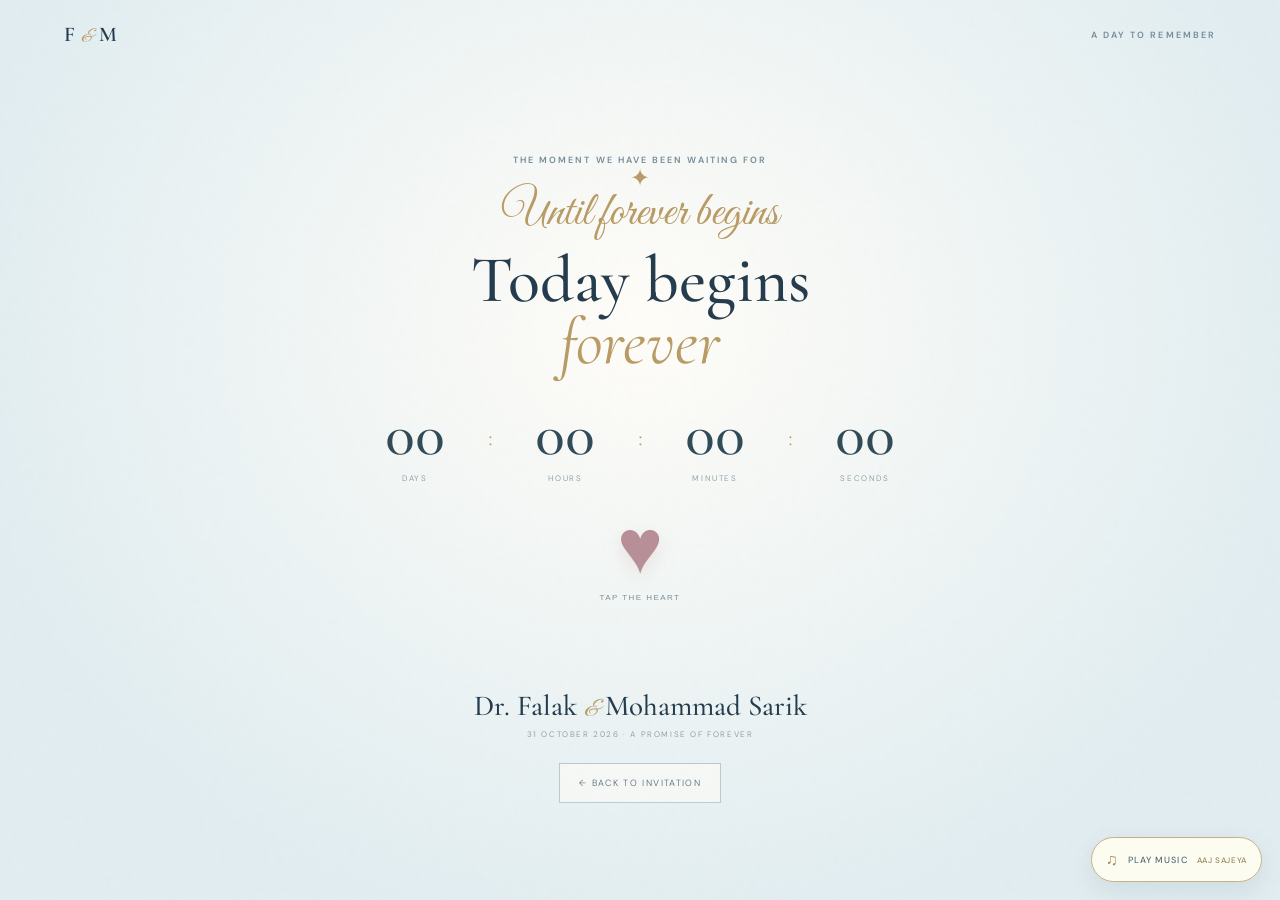
==== countdown.html @ 62b172f4 "Add files via upload" ====
<!doctype html>
<html lang="en">
<head><meta charset="utf-8"><meta name="viewport" content="width=device-width, initial-scale=1"><meta name="theme-color" content="#e8f0f4"><title>Until Forever | Falak & Mohammad Sarik</title>
<link rel="preconnect" href="https://fonts.googleapis.com"><link rel="preconnect" href="https://fonts.gstatic.com" crossorigin><link href="https://fonts.googleapis.com/css2?family=Cormorant+Garamond:wght@400;500;600;700&family=DM+Sans:wght@300;400;500;600&family=Great+Vibes&display=swap" rel="stylesheet"><link rel="stylesheet" href="style.css"></head>
<body class="countdown-page">
<header class="topbar"><a class="brand-mark" href="index.html">F <i>&</i> M</a><span class="topbar-label">A DAY TO REMEMBER</span></header>
<main class="count-layout">
  <div class="moon-ornament">✦</div>
  <p class="eyebrow">THE MOMENT WE HAVE BEEN WAITING FOR</p>
  <p class="script">Until forever begins</p>
  <h1>Counting down to<br><em>our Nikah</em></h1>
  <div class="countdown" aria-live="polite"><div><strong id="days">00</strong><span>DAYS</span></div><b>:</b><div><strong id="hours">00</strong><span>HOURS</span></div><b>:</b><div><strong id="minutes">00</strong><span>MINUTES</span></div><b>:</b><div><strong id="seconds">00</strong><span>SECONDS</span></div></div>
  <button class="heart-button" id="heartButton" aria-label="Reveal a special message"><span class="heart">♥</span><span class="heart-hint">TAP THE HEART</span></button>
  <p class="heart-message" id="heartMessage">May Allah bless our union with endless happiness, barakah and love.</p>
  <div class="signature">Dr. Falak <i>&</i> Mohammad Sarik</div><p class="final-date">31 OCTOBER 2026 · A PROMISE OF FOREVER</p>
  <a class="next-page" href="invitation.html">← BACK TO INVITATION</a>
</main>
<script src="script.js"></script>

<audio id="weddingMusic" preload="none" loop>
  <source src="aaj-sajeya.mp3" type="audio/mpeg">
</audio>
<button class="music-control" id="musicControl" type="button" aria-label="Play wedding music">
  <span class="music-icon">♫</span><span id="musicLabel">PLAY MUSIC</span><span class="music-status" id="musicStatus">AAJ SAJEYA</span>
</button>
<script>
(() => {
  const audio = document.getElementById('weddingMusic');
  const button = document.getElementById('musicControl');
  const label = document.getElementById('musicLabel');
  const status = document.getElementById('musicStatus');
  if (!audio || !button) return;
  // Try autoplay when each page opens. Many browsers require the guest to tap Play Music.
  audio.volume = 0.55;
  audio.play().then(() => {
    button.classList.add('playing');
    label.textContent = 'PAUSE MUSIC';
    button.setAttribute('aria-label', 'Pause wedding music');
  }).catch(() => {
    label.textContent = 'PLAY MUSIC';
    status.textContent = 'AAJ SAJEYA';
  });
  button.addEventListener('click', async () => {
    if (audio.paused) {
      try {
        await audio.play();
        button.classList.add('playing');
        label.textContent = 'PAUSE MUSIC';
        status.textContent = 'NOW PLAYING';
        button.setAttribute('aria-label', 'Pause wedding music');
      } catch (e) {
        label.textContent = 'ADD MP3 FILE';
        status.textContent = 'CHECK FILE';
      }
    } else {
      audio.pause();
      button.classList.remove('playing');
      label.textContent = 'PLAY MUSIC';
      status.textContent = 'AAJ SAJEYA';
      button.setAttribute('aria-label', 'Play wedding music');
    }
  });
})();
</script>

</body></html>
---- style.css ----
:root{--ink:#233b4c;--muted:#748a97;--blue:#dce9ef;--blue2:#b9d0dc;--paper:#fbf8f0;--gold:#b99b65;--serif:"Cormorant Garamond",Georgia,serif;--sans:"DM Sans",Arial,sans-serif;--script:"Great Vibes",cursive}
*{box-sizing:border-box}html{min-height:100%;background:var(--paper)}body{margin:0;min-height:100vh;color:var(--ink);font-family:var(--sans);font-weight:300;overflow-x:hidden}
body:before{content:"";position:fixed;inset:0;pointer-events:none;z-index:5;opacity:.15;background-image:url("data:image/svg+xml,%3Csvg viewBox='0 0 180 180' xmlns='http://www.w3.org/2000/svg'%3E%3Cfilter id='n'%3E%3CfeTurbulence type='fractalNoise' baseFrequency='.7' numOctaves='3' stitchTiles='stitch'/%3E%3C/filter%3E%3Crect width='100%25' height='100%25' filter='url(%23n)' opacity='.15'/%3E%3C/svg%3E")}
a{color:inherit}.topbar{position:absolute;z-index:6;top:0;left:0;width:100%;display:flex;align-items:center;justify-content:space-between;padding:22px clamp(20px,5vw,70px)}.brand-mark{font:600 21px var(--serif);letter-spacing:.03em;text-decoration:none}.brand-mark i{font:italic 18px var(--script);color:var(--gold)}.topbar-label,.eyebrow{font-size:9px;letter-spacing:.23em;font-weight:600;color:#758b97}.eyebrow{line-height:1.8;margin:0 0 17px}
.opening-page{background:radial-gradient(ellipse at 50% 40%,#fffdf8 0,#f6f4ed 42%,#dce9ef 100%);display:flex;justify-content:center;align-items:center;text-align:center;position:relative;padding:100px 20px 45px;min-height:100svh}.glow{position:absolute;border:1px solid #b99b653b;border-radius:50%;width:min(82vw,680px);aspect-ratio:1;top:48%;left:50%;transform:translate(-50%,-50%)}.glow-b{width:min(72vw,590px);border-color:#9bbbc94d}
.opening-layout{position:relative;z-index:1;width:min(100%,680px);display:flex;flex-direction:column;align-items:center}.opening-layout h1{font:500 clamp(44px,8vw,78px)/.92 var(--serif);letter-spacing:-.035em;margin:0;color:#2b4352}.opening-layout h1 em,.count-layout h1 em{font-weight:400;color:var(--gold)}.subcopy{font:italic 17px var(--serif);color:var(--muted);margin:20px 0 26px}
.envelope-wrap{perspective:1000px}.envelope{width:min(76vw,350px);height:220px;position:relative;border:0;background:transparent;cursor:pointer;filter:drop-shadow(0 22px 18px #526d7b26);transition:transform .35s}.envelope:hover{transform:translateY(-4px)}.envelope-back{position:absolute;inset:0;background:#c8dce5;border:1px solid #adc6d2;border-radius:3px}
.letter{position:absolute;left:7%;right:7%;top:7%;height:86%;background:#fffdf7;display:flex;flex-direction:column;align-items:center;justify-content:center;box-shadow:0 2px 10px #718b961a;transition:transform .85s cubic-bezier(.2,.8,.2,1);padding:10px}.letter-kicker{font-size:8px;letter-spacing:.22em;color:#899ba2}.letter-names{font:500 29px/1.02 var(--serif);margin:11px 0;color:#314b5b}.letter-names i{font:italic 22px var(--script);color:var(--gold)}.letter-date{font-size:8px;letter-spacing:.2em;color:#82949b}
.flap{position:absolute;inset:0;background:#c0d6e0;clip-path:polygon(0 0,100% 0,50% 58%);transform-origin:top;transition:transform .7s;z-index:4;border-top:1px solid #a9c3cf}.envelope-front{position:absolute;inset:0;background:linear-gradient(145deg,#dbe8ed,#bdd4df);clip-path:polygon(0 0,50% 58%,100% 0,100% 100%,0 100%);z-index:3}.wax{position:absolute;z-index:5;top:58%;left:50%;transform:translate(-50%,-50%);width:50px;height:50px;border-radius:50%;display:flex;align-items:center;justify-content:center;gap:2px;background:radial-gradient(circle at 35% 28%,#cdb57f,#927343);color:#fff8e9;font:600 13px var(--serif);border:1px solid #e3ce9c;box-shadow:0 3px 8px #52697545;transition:opacity .2s}.wax span{font:italic 13px var(--script)}.envelope.opened .flap{transform:rotateX(180deg);z-index:1}.envelope.opened .letter{transform:translateY(-90px);z-index:5}.envelope.opened .wax{opacity:0}
.tap-open{display:flex;align-items:center;gap:12px;background:none;border:0;margin-top:22px;color:#6d8591;font-size:9px;letter-spacing:.2em;cursor:pointer}.tap-open span{width:23px;height:1px;background:#b9c9cf}.small-blessing{font-size:8px;letter-spacing:.19em;color:#91a0a5;margin-top:38px}
.invite-page{background:linear-gradient(135deg,#e0ebf0,#fbf8f0 52%,#e1edf1);min-height:100svh;padding:80px 18px 36px;display:flex;justify-content:center}.invite-layout{position:relative;width:min(100%,760px);display:flex;align-items:center;flex-direction:column}.invite-card{position:relative;text-align:center;width:100%;padding:35px clamp(20px,5vw,58px) 28px;background:#fffdf8d9;border:1px solid white;box-shadow:0 20px 80px #627e8c13;outline:1px solid #d9c8a5;outline-offset:-9px;animation:rise .8s ease both}.invite-card:before{content:"";position:absolute;inset:15px;border:1px solid #d8e2e4;pointer-events:none}.ornament{position:relative;color:var(--gold);font-size:18px;letter-spacing:.15em;margin-bottom:18px}.invite-intro,.verse,.blessing{font:italic 16px/1.5 var(--serif);color:#6e838e;max-width:400px;margin:0 auto}.script{font:400 43px/1.2 var(--script);color:var(--gold);margin:8px 0 5px}.event-label,.venue-kicker{font-size:8px;letter-spacing:.23em;color:#8799a1;margin:13px 0 7px}.invite-card h1{font:500 clamp(39px,7vw,58px)/.9 var(--serif);letter-spacing:-.03em;margin:0;color:#2c4555}.ampersand{font:italic 29px var(--script);color:var(--gold);margin:6px 0}.gold-rule{width:145px;margin:22px auto 17px;border-top:1px solid #d5c5a4;position:relative}.gold-rule span{position:absolute;top:-10px;left:calc(50% - 8px);background:#fffdf8;padding:0 6px;color:var(--gold)}.date-panel{display:flex;align-items:center;justify-content:center;gap:18px;margin:23px auto 22px}.day{font:500 65px/.85 var(--serif);color:#a88c59}.month-year{display:flex;flex-direction:column;gap:3px;border-left:1px solid #d5c5a4;border-right:1px solid #d5c5a4;padding:0 20px}.month-year span{font-size:8px;letter-spacing:.18em;color:#82949b}.month-year strong{font:500 20px var(--serif);letter-spacing:.1em}.event-type{font-size:9px;letter-spacing:.2em;color:#8799a1}.invite-card h2{font:500 29px var(--serif);margin:0 0 8px}.map-link{font-size:9px;letter-spacing:.17em;color:#927748;text-decoration:none;border-bottom:1px solid #cbb98f;padding-bottom:3px}.blessing{margin-top:21px}.bottom-ornament{margin:21px 0 17px}.next-page{position:relative;z-index:2;display:inline-flex;align-items:center;gap:16px;text-decoration:none;border:1px solid #b9cbd2;padding:13px 19px;font-size:9px;letter-spacing:.15em;color:#4e6876;background:#fffdf89c;transition:background .25s,transform .25s}.next-page:hover{background:#e7f0f3;transform:translateY(-2px)}.back-link{margin-top:19px;font-size:9px;letter-spacing:.16em;color:#7a8e98;text-decoration:none}.botanical{position:absolute;top:35%;font:45px/1.7 var(--serif);color:#a8c0c9;opacity:.65}.botanical-left{left:-5%;transform:rotate(-25deg)}.botanical-right{right:-5%;transform:rotate(25deg)}
.countdown-page{background:radial-gradient(ellipse at 50% 36%,#fffdf8,#e1edf1 76%);min-height:100svh}.count-layout{min-height:100svh;padding:110px 20px 55px;display:flex;flex-direction:column;align-items:center;justify-content:center;text-align:center;position:relative}.moon-ornament{position:absolute;top:18%;font-size:24px;color:var(--gold);animation:twinkle 3s ease-in-out infinite}.count-layout>.script{font-size:48px;margin:0 0 6px}.count-layout h1{font:500 clamp(40px,7vw,66px)/.94 var(--serif);margin:0 0 32px}.countdown{display:flex;align-items:center;justify-content:center;gap:clamp(7px,2.8vw,25px);margin:0 auto 24px}.countdown div{display:flex;flex-direction:column;gap:7px;min-width:clamp(48px,10vw,95px)}.countdown strong{font:500 clamp(35px,7vw,61px)/1 var(--serif);font-variant-numeric:tabular-nums;color:#304a59}.countdown span{font-size:8px;letter-spacing:.2em;color:#81959e}.countdown b{font:300 25px var(--serif);font-weight:300;color:var(--gold);transform:translateY(-7px)}.heart-button{border:0;background:transparent;display:flex;flex-direction:column;align-items:center;cursor:pointer;margin:0 auto 6px;position:relative}.heart{font-size:77px;line-height:1;color:#b88f97;filter:drop-shadow(0 7px 9px #b88f972e);animation:pulse 1.8s infinite;transition:transform .3s,color .3s}.heart-button:hover .heart,.heart-button.revealed .heart{transform:scale(1.13);color:#a87481}.heart-hint{font-size:8px;letter-spacing:.18em;color:#7d919a;margin-top:8px}.heart-message{font:italic 18px var(--serif);color:#6e838e;max-width:380px;line-height:1.5;min-height:28px;opacity:0;transform:translateY(8px);transition:.4s;margin:0}.heart-message.visible{opacity:1;transform:translateY(0)}.signature{font:500 29px var(--serif);margin:25px 0 5px}.signature i{font:italic 23px var(--script);color:var(--gold)}.final-date{font-size:8px;letter-spacing:.2em;color:#82949b;margin:0 0 24px}
@keyframes rise{from{opacity:0;transform:translateY(16px)}to{opacity:1;transform:translateY(0)}}@keyframes pulse{0%,100%{transform:scale(1)}50%{transform:scale(1.08)}}@keyframes twinkle{0%,100%{opacity:.45;transform:scale(.95)}50%{opacity:1;transform:scale(1.1)}}
@media(max-width:600px){.topbar{padding:17px 18px}.topbar-label{font-size:7px;letter-spacing:.16em}.opening-layout h1{font-size:51px}.envelope{height:195px;width:min(82vw,320px)}.invite-page{padding:72px 10px 25px}.invite-card{padding:29px 17px 23px}.invite-card:before{inset:13px}.invite-intro,.verse,.blessing{font-size:15px}.invite-card h1{font-size:43px}.script{font-size:39px}.date-panel{gap:11px}.day{font-size:58px}.month-year{padding:0 13px}.month-year strong{font-size:18px}.botanical{font-size:30px;top:38%}.botanical-left{left:-2%}.botanical-right{right:-2%}.count-layout{padding-top:100px}.count-layout>.script{font-size:40px}.count-layout h1{font-size:45px}.countdown{gap:5px}.countdown div{min-width:48px}.countdown span{font-size:6px;letter-spacing:.13em}.countdown b{font-size:19px}.heart-message{font-size:16px}}
@media(prefers-reduced-motion:reduce){*,*:before,*:after{animation-duration:.01ms!important;animation-iteration-count:1!important;transition-duration:.01ms!important}}


.music-control{position:fixed;right:18px;bottom:18px;z-index:20;display:flex;align-items:center;gap:9px;padding:11px 14px;border:1px solid #c6b184;border-radius:999px;background:#fffdf0eF;color:#536d79;box-shadow:0 8px 25px #3c56651c;font:500 9px var(--sans);letter-spacing:.12em;cursor:pointer;backdrop-filter:blur(10px);transition:transform .2s,background .2s}
.music-control:hover{transform:translateY(-2px);background:#fff}.music-control .music-icon{font-size:16px;color:#a68a57}.music-control.playing .music-icon{animation:musicSpin 3s linear infinite}.music-status{font-size:8px;color:#9a865f;letter-spacing:.08em}
@keyframes musicSpin{to{transform:rotate(360deg)}}
@media(max-width:600px){.music-control{right:12px;bottom:12px;padding:10px 12px}.music-status{display:none}}
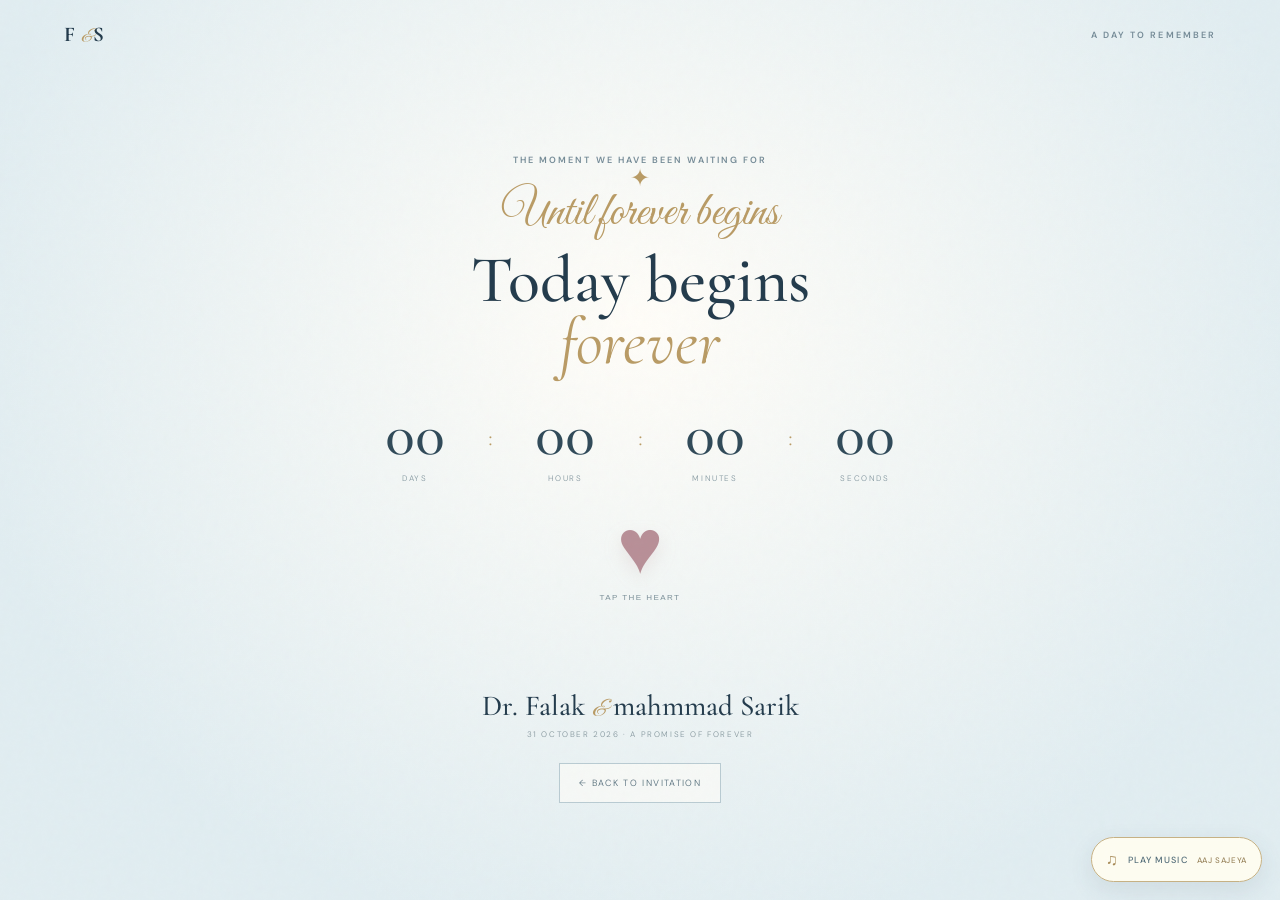
==== commit b2d3569b: "Update countdown.html" ====
--- a/countdown.html
+++ b/countdown.html
@@ -1,18 +1,18 @@
 <!doctype html>
 <html lang="en">
-<head><meta charset="utf-8"><meta name="viewport" content="width=device-width, initial-scale=1"><meta name="theme-color" content="#e8f0f4"><title>Until Forever | Falak & Mohammad Sarik</title>
+<head><meta charset="utf-8"><meta name="viewport" content="width=device-width, initial-scale=1"><meta name="theme-color" content="#e8f0f4"><title>Until Forever | Falak & mahmmad Sarik</title>
 <link rel="preconnect" href="https://fonts.googleapis.com"><link rel="preconnect" href="https://fonts.gstatic.com" crossorigin><link href="https://fonts.googleapis.com/css2?family=Cormorant+Garamond:wght@400;500;600;700&family=DM+Sans:wght@300;400;500;600&family=Great+Vibes&display=swap" rel="stylesheet"><link rel="stylesheet" href="style.css"></head>
 <body class="countdown-page">
-<header class="topbar"><a class="brand-mark" href="index.html">F <i>&</i> M</a><span class="topbar-label">A DAY TO REMEMBER</span></header>
+<header class="topbar"><a class="brand-mark" href="index.html"><b>F</b> <i>&</i><b>S</b></a><span class="topbar-label">A DAY TO REMEMBER</span></header>
 <main class="count-layout">
   <div class="moon-ornament">✦</div>
   <p class="eyebrow">THE MOMENT WE HAVE BEEN WAITING FOR</p>
   <p class="script">Until forever begins</p>
-  <h1>Counting down to<br><em>our Nikah</em></h1>
+  <h1>Counting down to<br><em>Rukhsati</em></h1>
   <div class="countdown" aria-live="polite"><div><strong id="days">00</strong><span>DAYS</span></div><b>:</b><div><strong id="hours">00</strong><span>HOURS</span></div><b>:</b><div><strong id="minutes">00</strong><span>MINUTES</span></div><b>:</b><div><strong id="seconds">00</strong><span>SECONDS</span></div></div>
   <button class="heart-button" id="heartButton" aria-label="Reveal a special message"><span class="heart">♥</span><span class="heart-hint">TAP THE HEART</span></button>
   <p class="heart-message" id="heartMessage">May Allah bless our union with endless happiness, barakah and love.</p>
-  <div class="signature">Dr. Falak <i>&</i> Mohammad Sarik</div><p class="final-date">31 OCTOBER 2026 · A PROMISE OF FOREVER</p>
+  <div class="signature">Dr. Falak <i>&</i> mahmmad Sarik</div><p class="final-date">31 OCTOBER 2026 · A PROMISE OF FOREVER</p>
   <a class="next-page" href="invitation.html">← BACK TO INVITATION</a>
 </main>
 <script src="script.js"></script>
@@ -63,4 +63,4 @@
 })();
 </script>
 
-</body></html>+</body></html>
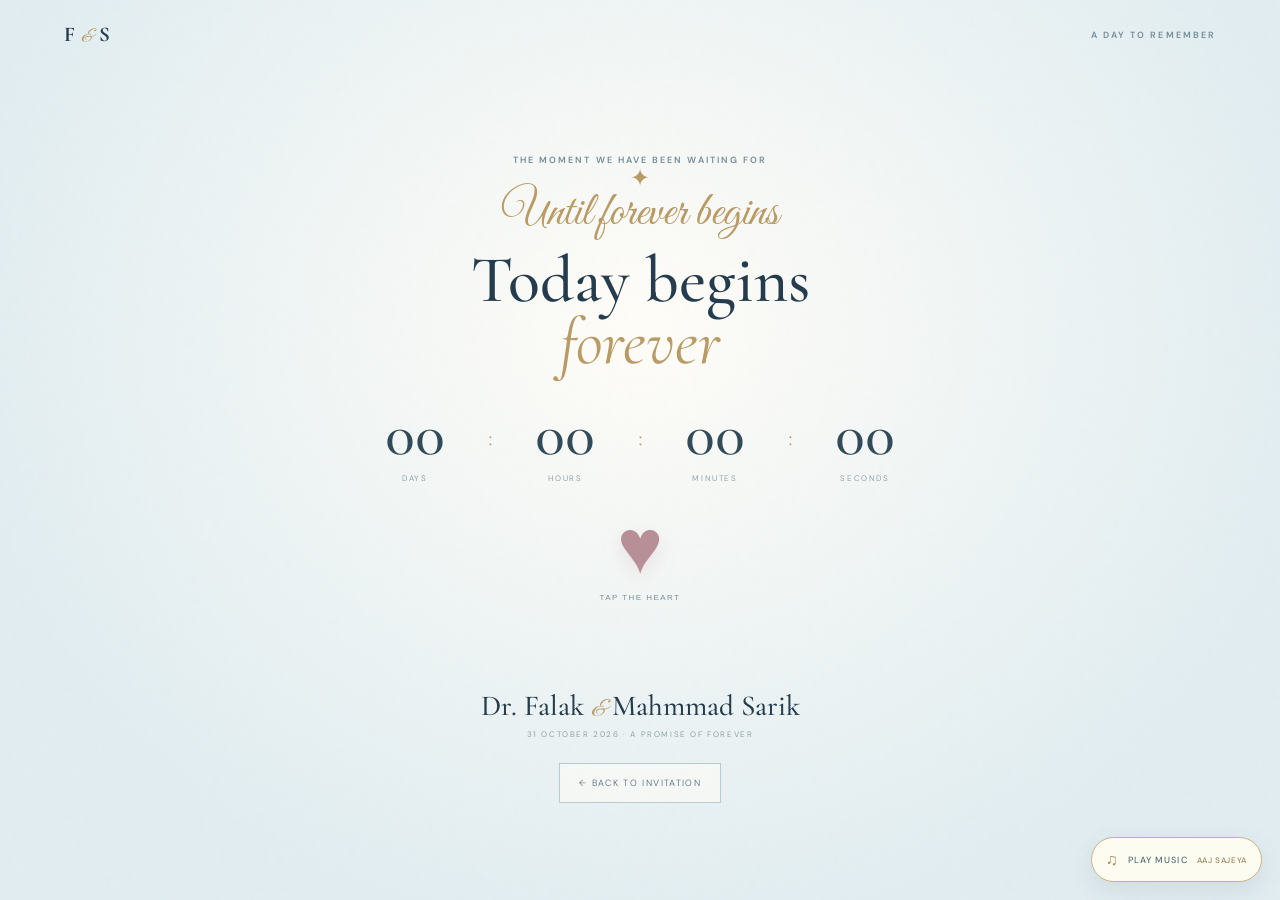
==== commit 1c04de3e: "Update countdown.html" ====
--- a/countdown.html
+++ b/countdown.html
@@ -3,7 +3,7 @@
 <head><meta charset="utf-8"><meta name="viewport" content="width=device-width, initial-scale=1"><meta name="theme-color" content="#e8f0f4"><title>Until Forever | Falak & mahmmad Sarik</title>
 <link rel="preconnect" href="https://fonts.googleapis.com"><link rel="preconnect" href="https://fonts.gstatic.com" crossorigin><link href="https://fonts.googleapis.com/css2?family=Cormorant+Garamond:wght@400;500;600;700&family=DM+Sans:wght@300;400;500;600&family=Great+Vibes&display=swap" rel="stylesheet"><link rel="stylesheet" href="style.css"></head>
 <body class="countdown-page">
-<header class="topbar"><a class="brand-mark" href="index.html"><b>F</b> <i>&</i><b>S</b></a><span class="topbar-label">A DAY TO REMEMBER</span></header>
+<header class="topbar"><a class="brand-mark" href="index.html"><b>F</b> <i>&</i><b> S</b></a><span class="topbar-label">A DAY TO REMEMBER</span></header>
 <main class="count-layout">
   <div class="moon-ornament">✦</div>
   <p class="eyebrow">THE MOMENT WE HAVE BEEN WAITING FOR</p>
@@ -12,7 +12,7 @@
   <div class="countdown" aria-live="polite"><div><strong id="days">00</strong><span>DAYS</span></div><b>:</b><div><strong id="hours">00</strong><span>HOURS</span></div><b>:</b><div><strong id="minutes">00</strong><span>MINUTES</span></div><b>:</b><div><strong id="seconds">00</strong><span>SECONDS</span></div></div>
   <button class="heart-button" id="heartButton" aria-label="Reveal a special message"><span class="heart">♥</span><span class="heart-hint">TAP THE HEART</span></button>
   <p class="heart-message" id="heartMessage">May Allah bless our union with endless happiness, barakah and love.</p>
-  <div class="signature">Dr. Falak <i>&</i> mahmmad Sarik</div><p class="final-date">31 OCTOBER 2026 · A PROMISE OF FOREVER</p>
+  <div class="signature">Dr. Falak <i>&</i>  Mahmmad Sarik</div><p class="final-date">31 OCTOBER 2026 · A PROMISE OF FOREVER</p>
   <a class="next-page" href="invitation.html">← BACK TO INVITATION</a>
 </main>
 <script src="script.js"></script>
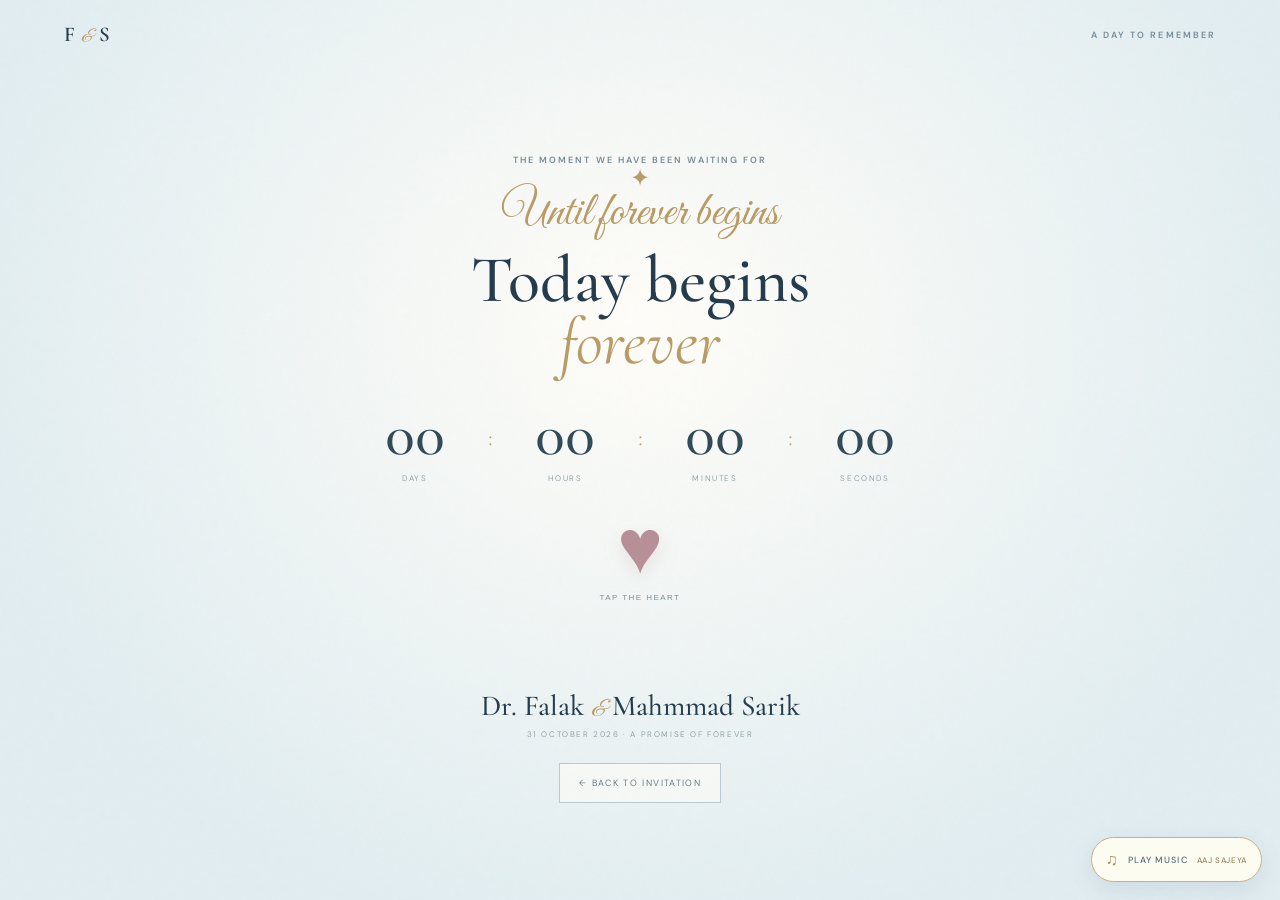
==== commit 9c9b843a: "Update brand mark in countdown header" ====
--- a/countdown.html
+++ b/countdown.html
@@ -3,7 +3,7 @@
 <head><meta charset="utf-8"><meta name="viewport" content="width=device-width, initial-scale=1"><meta name="theme-color" content="#e8f0f4"><title>Until Forever | Falak & mahmmad Sarik</title>
 <link rel="preconnect" href="https://fonts.googleapis.com"><link rel="preconnect" href="https://fonts.gstatic.com" crossorigin><link href="https://fonts.googleapis.com/css2?family=Cormorant+Garamond:wght@400;500;600;700&family=DM+Sans:wght@300;400;500;600&family=Great+Vibes&display=swap" rel="stylesheet"><link rel="stylesheet" href="style.css"></head>
 <body class="countdown-page">
-<header class="topbar"><a class="brand-mark" href="index.html"><b>F</b> <i>&</i><b> S</b></a><span class="topbar-label">A DAY TO REMEMBER</span></header>
+<header class="topbar"><a class="brand-mark" href="index.html">F <i>&</i> S</a><span class="topbar-label">A DAY TO REMEMBER</span></header>
 <main class="count-layout">
   <div class="moon-ornament">✦</div>
   <p class="eyebrow">THE MOMENT WE HAVE BEEN WAITING FOR</p>
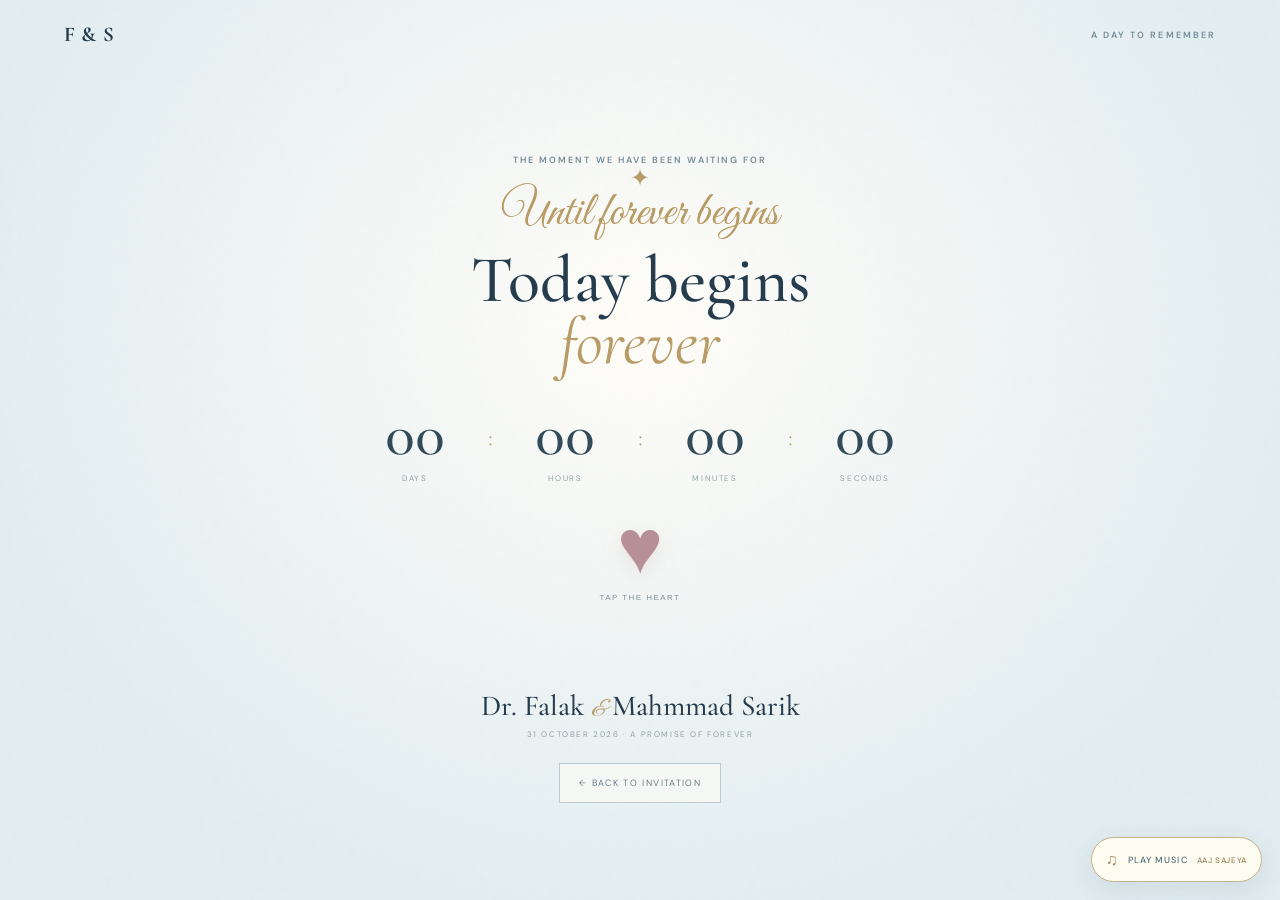
==== commit 13786ebd: "Update countdown.html" ====
--- a/countdown.html
+++ b/countdown.html
@@ -3,7 +3,7 @@
 <head><meta charset="utf-8"><meta name="viewport" content="width=device-width, initial-scale=1"><meta name="theme-color" content="#e8f0f4"><title>Until Forever | Falak & mahmmad Sarik</title>
 <link rel="preconnect" href="https://fonts.googleapis.com"><link rel="preconnect" href="https://fonts.gstatic.com" crossorigin><link href="https://fonts.googleapis.com/css2?family=Cormorant+Garamond:wght@400;500;600;700&family=DM+Sans:wght@300;400;500;600&family=Great+Vibes&display=swap" rel="stylesheet"><link rel="stylesheet" href="style.css"></head>
 <body class="countdown-page">
-<header class="topbar"><a class="brand-mark" href="index.html">F <i>&</i> S</a><span class="topbar-label">A DAY TO REMEMBER</span></header>
+<header class="topbar"><a class="brand-mark" href="index.html"><b>F & S</b></a><span class="topbar-label">A DAY TO REMEMBER</span></header>
 <main class="count-layout">
   <div class="moon-ornament">✦</div>
   <p class="eyebrow">THE MOMENT WE HAVE BEEN WAITING FOR</p>
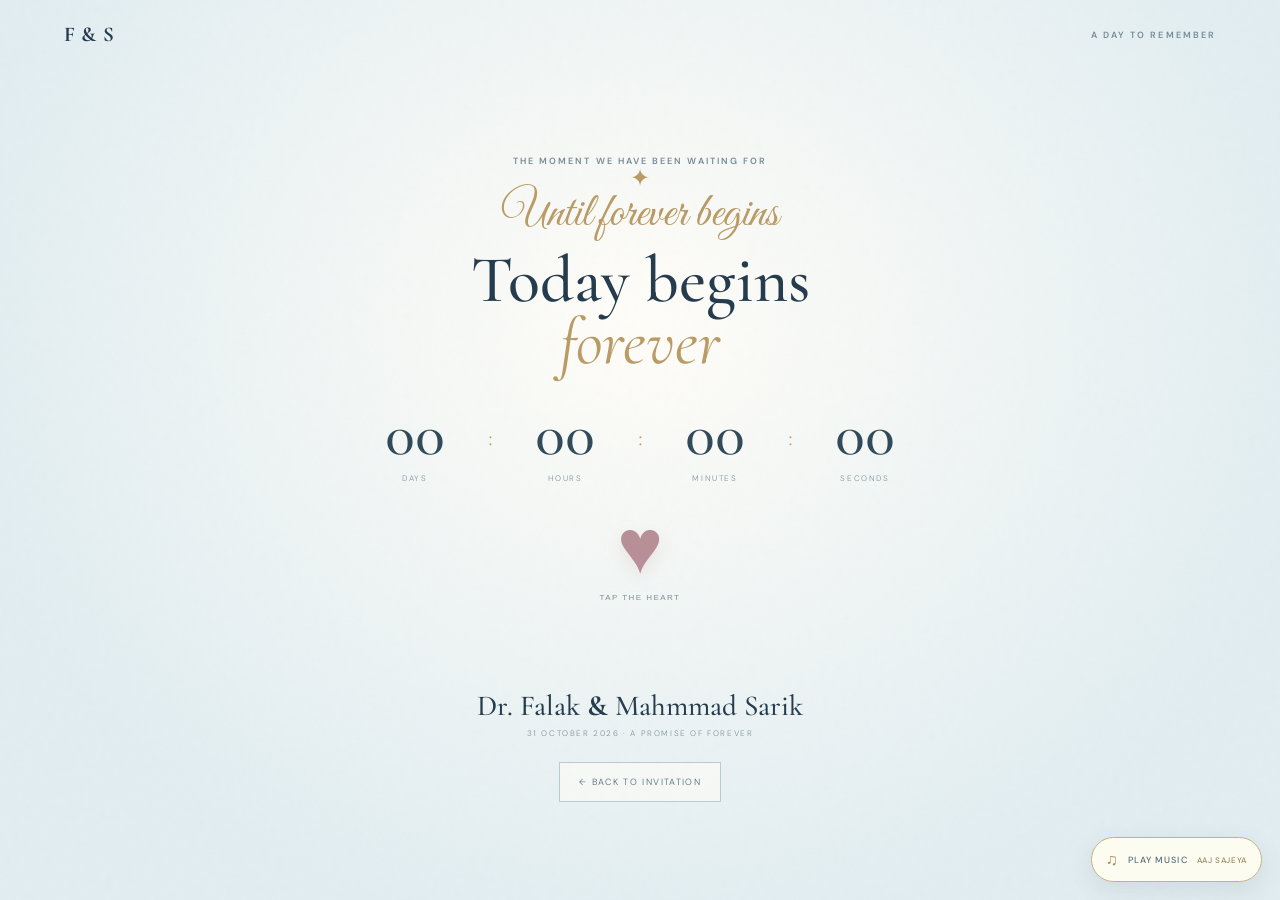
==== commit 2b0a781d: "Update countdown.html" ====
--- a/countdown.html
+++ b/countdown.html
@@ -12,7 +12,7 @@
   <div class="countdown" aria-live="polite"><div><strong id="days">00</strong><span>DAYS</span></div><b>:</b><div><strong id="hours">00</strong><span>HOURS</span></div><b>:</b><div><strong id="minutes">00</strong><span>MINUTES</span></div><b>:</b><div><strong id="seconds">00</strong><span>SECONDS</span></div></div>
   <button class="heart-button" id="heartButton" aria-label="Reveal a special message"><span class="heart">♥</span><span class="heart-hint">TAP THE HEART</span></button>
   <p class="heart-message" id="heartMessage">May Allah bless our union with endless happiness, barakah and love.</p>
-  <div class="signature">Dr. Falak <i>&</i>  Mahmmad Sarik</div><p class="final-date">31 OCTOBER 2026 · A PROMISE OF FOREVER</p>
+  <div class="signature">Dr. Falak <b>&</b>  Mahmmad Sarik</div><p class="final-date">31 OCTOBER 2026 · A PROMISE OF FOREVER</p>
   <a class="next-page" href="invitation.html">← BACK TO INVITATION</a>
 </main>
 <script src="script.js"></script>
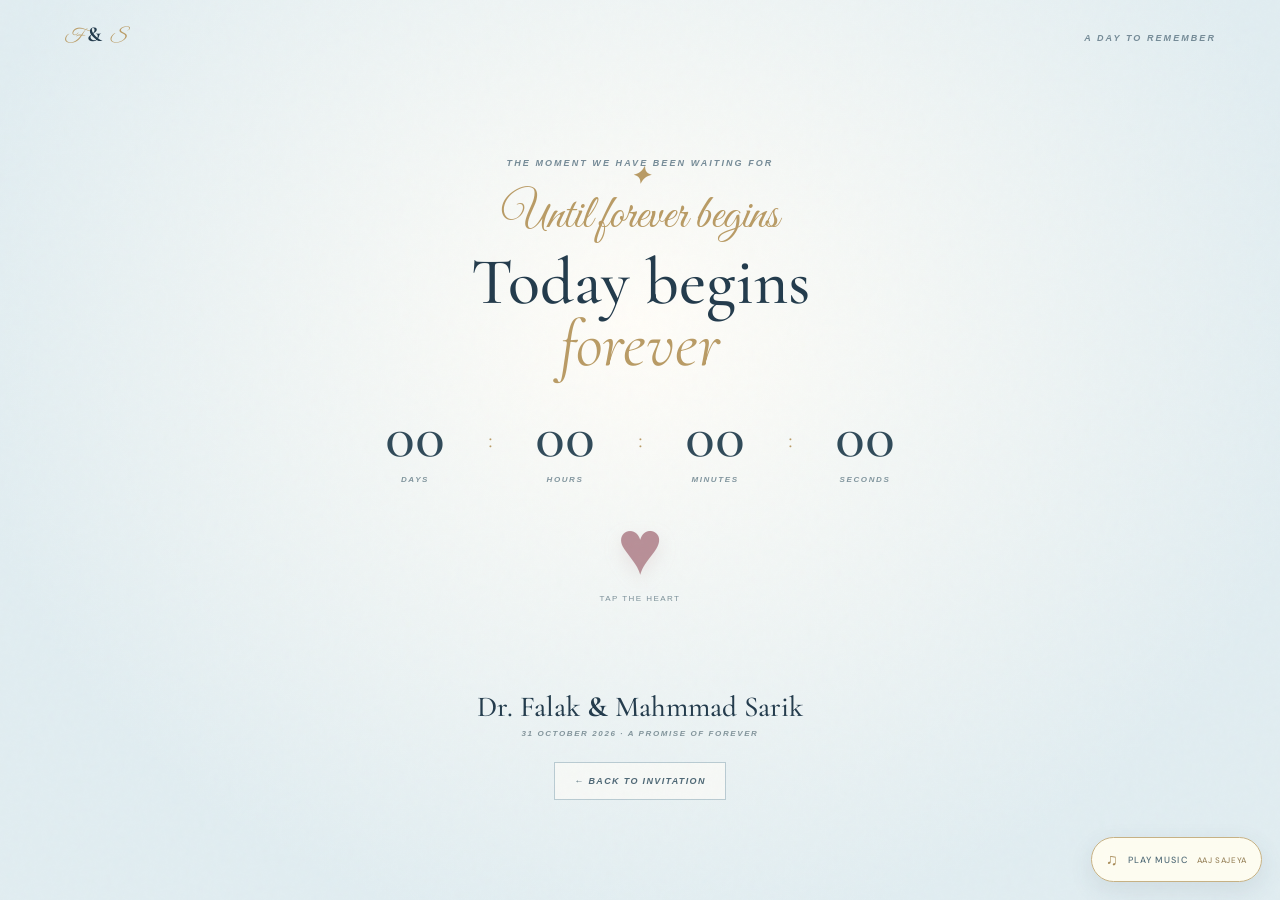
==== commit e87565d8: "Update header with italicized brand name" ====
--- a/countdown.html
+++ b/countdown.html
@@ -3,7 +3,7 @@
 <head><meta charset="utf-8"><meta name="viewport" content="width=device-width, initial-scale=1"><meta name="theme-color" content="#e8f0f4"><title>Until Forever | Falak & mahmmad Sarik</title>
 <link rel="preconnect" href="https://fonts.googleapis.com"><link rel="preconnect" href="https://fonts.gstatic.com" crossorigin><link href="https://fonts.googleapis.com/css2?family=Cormorant+Garamond:wght@400;500;600;700&family=DM+Sans:wght@300;400;500;600&family=Great+Vibes&display=swap" rel="stylesheet"><link rel="stylesheet" href="style.css"></head>
 <body class="countdown-page">
-<header class="topbar"><a class="brand-mark" href="index.html"><b>F & S</b></a><span class="topbar-label">A DAY TO REMEMBER</span></header>
+<header class="topbar"><a class="brand-mark" href="index.html"><b><i> F </i> & <i> S</a><span class="topbar-label">A DAY TO REMEMBER</span></header>
 <main class="count-layout">
   <div class="moon-ornament">✦</div>
   <p class="eyebrow">THE MOMENT WE HAVE BEEN WAITING FOR</p>
